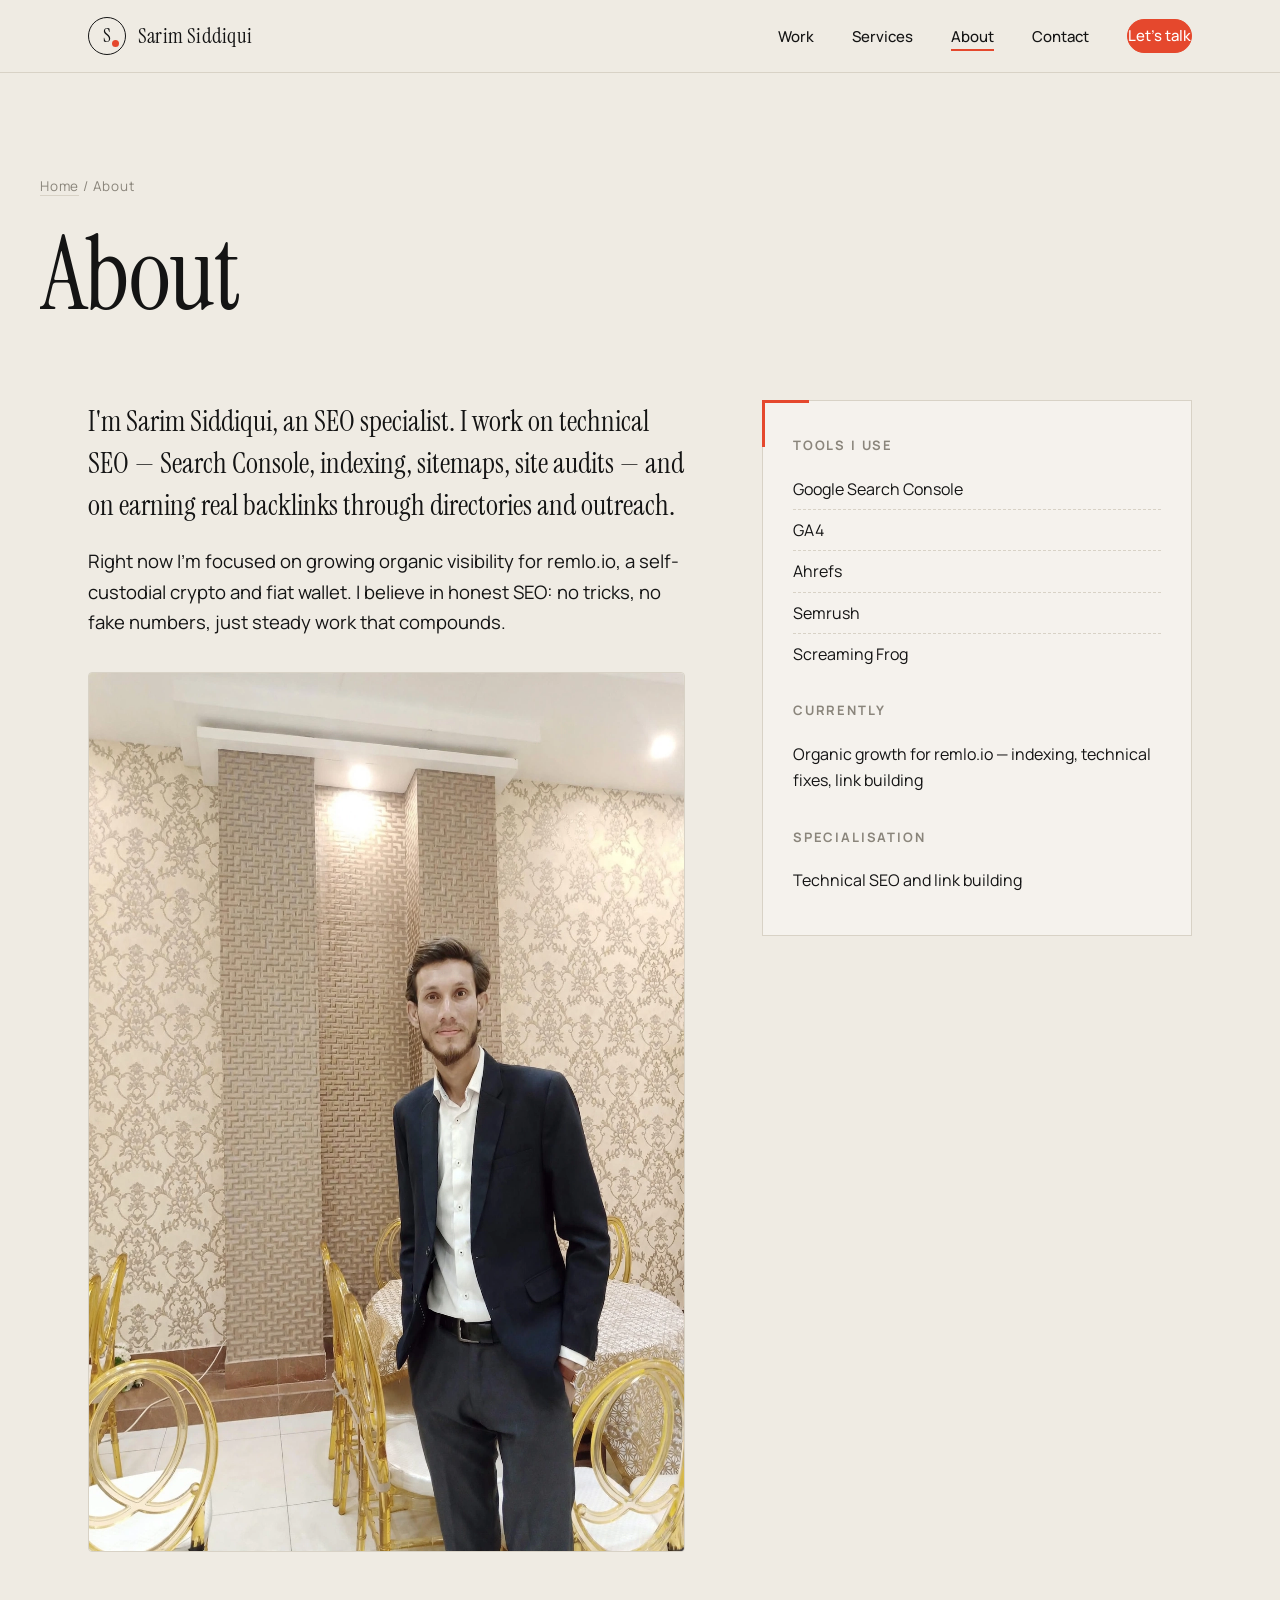
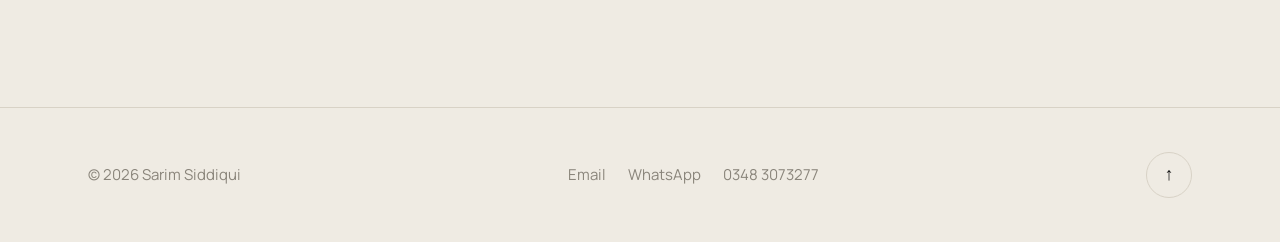
==== about.html @ 845042d4 "Sarim Siddiqui portfolio site" ====
<!DOCTYPE html>
<html lang="en">
<head>
  <meta charset="UTF-8">
  <meta name="viewport" content="width=device-width, initial-scale=1.0">
  <title>About | Sarim Siddiqui, SEO Specialist</title>
  <meta name="description" content="About Sarim Siddiqui — SEO specialist focused on technical SEO and link building. Tools, current work, and how to reach him.">
  <link rel="canonical" href="https://sarimsiddiqui.com/about.html">
  <meta property="og:type" content="website">
  <meta property="og:title" content="About | Sarim Siddiqui, SEO Specialist">
  <meta property="og:description" content="SEO specialist focused on technical SEO and link building. No tricks, no fake numbers.">
  <meta property="og:url" content="https://sarimsiddiqui.com/about.html">
  <meta property="og:image" content="https://sarimsiddiqui.com/assets/img/og-image.png">
  <meta name="twitter:card" content="summary_large_image">
  <link rel="preconnect" href="https://fonts.googleapis.com">
  <link rel="preconnect" href="https://fonts.gstatic.com" crossorigin>
  <link href="https://fonts.googleapis.com/css2?family=Instrument+Serif:ital@0;1&family=Manrope:wght@400;500;600;700&display=swap" rel="stylesheet">
  <link rel="stylesheet" href="assets/css/style.css">
  <link rel="icon" type="image/svg+xml" href="assets/img/logo.svg">
  <script type="application/ld+json">
  {
    "@context": "https://schema.org",
    "@type": "BreadcrumbList",
    "itemListElement": [
      {"@type": "ListItem", "position": 1, "name": "Home", "item": "https://sarimsiddiqui.com/"},
      {"@type": "ListItem", "position": 2, "name": "About", "item": "https://sarimsiddiqui.com/about.html"}
    ]
  }
  </script>
</head>
<body>
  <header class="nav">
    <div class="wrap nav-inner">
      <a class="brand" href="index.html" aria-label="Sarim Siddiqui — home">
        <span class="brand-mark" aria-hidden="true">S</span>
        <span class="brand-name">Sarim Siddiqui</span>
      </a>
      <nav aria-label="Main navigation">
        <ul class="nav-links" id="nav-links">
          <li><a href="work.html">Work</a></li>
          <li><a href="services.html">Services</a></li>
          <li><a href="about.html" aria-current="page">About</a></li>
          <li><a href="contact.html">Contact</a></li>
          <li><a class="btn" href="contact.html">Let's talk</a></li>
        </ul>
      </nav>
      <button class="burger" aria-label="Open menu" aria-expanded="false" aria-controls="nav-links">
        <span></span><span></span><span></span>
      </button>
    </div>
  </header>

  <main>
    <section class="page-hero wrap" aria-labelledby="page-h">
      <p class="crumbs"><a href="index.html">Home</a> / About</p>
      <h1 id="page-h"><span class="line"><span>About</span></span></h1>
    </section>

    <section aria-label="Biography" style="padding-top:20px">
      <div class="wrap about-grid">
        <div class="bio rv">
          <p>I'm Sarim Siddiqui, an SEO specialist. I work on technical SEO — Search Console, indexing, sitemaps, site audits — and on earning real backlinks through directories and outreach.</p>
          <p>Right now I'm focused on growing organic visibility for remlo.io, a self-custodial crypto and fiat wallet. I believe in honest SEO: no tricks, no fake numbers, just steady work that compounds.</p>
          <figure class="rv d1" style="margin-top:34px">
            <img src="assets/img/sarim-portrait.webp" alt="Portrait of Sarim Siddiqui, SEO specialist, in a dark blazer" width="660" height="880" loading="lazy" style="border-radius:4px;border:1px solid var(--line)">
          </figure>
        </div>
        <aside class="about-side rv d1" aria-label="Tools and current work">
          <h3>Tools I use</h3>
          <ul>
            <li>Google Search Console</li>
            <li>GA4</li>
            <li>Ahrefs</li>
            <li>Semrush</li>
            <li>Screaming Frog</li>
          </ul>
          <h3>Currently</h3>
          <ul>
            <li>Organic growth for remlo.io — indexing, technical fixes, link building</li>
          </ul>
          <h3>Specialisation</h3>
          <ul>
            <li>Technical SEO and link building</li>
          </ul>
        </aside>
      </div>
    </section>
  </main>

  <footer>
    <div class="wrap foot">
      <span>&copy; <span id="year">2026</span> Sarim Siddiqui</span>
      <nav aria-label="Footer">
        <a href="mailto:Sarimsiddiqui900@gmail.com">Email</a>
        <a href="https://wa.me/923483073277" target="_blank" rel="noopener">WhatsApp</a>
        <a href="tel:+923483073277">0348 3073277</a>
      </nav>
      <button class="to-top" aria-label="Back to top">&uarr;</button>
    </div>
  </footer>

  <script src="assets/js/main.js" defer></script>
</body>
</html>
---- assets/css/style.css ----
/* Sarim Siddiqui — Portfolio
   Palette: Bone #EFEBE3 · Ink #141414 · Vermilion #E5482D · Stone #8A857B · Line #D8D2C6
   Fonts: Instrument Serif (headings) · Manrope (body) */

:root{
  --bone:#EFEBE3;
  --ink:#141414;
  --vermilion:#E5482D;
  --stone:#8A857B;
  --line:#D8D2C6;
  --serif:"Instrument Serif",Georgia,serif;
  --sans:"Manrope",-apple-system,"Segoe UI",sans-serif;
}

*{margin:0;padding:0;box-sizing:border-box}
html{scroll-behavior:smooth}
body{
  background:var(--bone);
  color:var(--ink);
  font-family:var(--sans);
  font-size:17px;
  line-height:1.65;
  -webkit-font-smoothing:antialiased;
  overflow-x:hidden;
}
::selection{background:var(--vermilion);color:var(--bone)}
img{max-width:100%;display:block}
a{color:inherit;text-decoration:none}

/* ---------- cursor ---------- */
.cursor-dot{
  position:fixed;top:0;left:0;width:10px;height:10px;border-radius:50%;
  background:var(--vermilion);pointer-events:none;z-index:9999;
  transform:translate(-50%,-50%);opacity:0;transition:opacity .25s, width .25s, height .25s;
}
.cursor-dot.on{opacity:1}
.cursor-dot.grow{width:44px;height:44px;opacity:.85}
@media (hover:none),(pointer:coarse){.cursor-dot{display:none}}

/* ---------- layout ---------- */
.wrap{max-width:1200px;margin:0 auto;padding:0 clamp(20px,4vw,48px)}
section{padding:clamp(64px,9vw,130px) 0}

/* ---------- navbar ---------- */
.nav{
  position:sticky;top:0;z-index:100;
  background:color-mix(in srgb,var(--bone) 92%,transparent);
  backdrop-filter:blur(8px);-webkit-backdrop-filter:blur(8px);
  border-bottom:1px solid var(--line);
}
.nav-inner{display:flex;align-items:center;justify-content:space-between;height:72px}
.brand{display:flex;align-items:center;gap:12px}
.brand-mark{
  width:38px;height:38px;border:1.5px solid var(--ink);border-radius:50%;
  display:grid;place-items:center;font-family:var(--serif);font-size:19px;
  position:relative;transition:transform .35s cubic-bezier(.34,1.56,.64,1),background .3s,color .3s;
}
.brand-mark::after{
  content:"";position:absolute;right:6px;bottom:7px;width:7px;height:7px;border-radius:50%;
  background:var(--vermilion);
}
.brand:hover .brand-mark{transform:rotate(-12deg) scale(1.06);background:var(--ink);color:var(--bone)}
.brand-name{font-family:var(--serif);font-size:21px;letter-spacing:.01em}
.nav-links{display:flex;align-items:center;gap:clamp(18px,3vw,38px);list-style:none}
.nav-links a{font-size:15px;font-weight:500;position:relative;padding:4px 0}
.nav-links a::after{
  content:"";position:absolute;left:0;bottom:0;height:2px;width:100%;
  background:var(--vermilion);transform:scaleX(0);transform-origin:right;
  transition:transform .35s cubic-bezier(.65,0,.35,1);
}
.nav-links a:hover::after,.nav-links a[aria-current="page"]::after{transform:scaleX(1);transform-origin:left}
.btn{
  display:inline-block;background:var(--vermilion);color:#fff;
  padding:13px 28px;border-radius:999px;font-weight:600;font-size:15px;
  border:1.5px solid var(--vermilion);
  transition:transform .3s cubic-bezier(.34,1.56,.64,1),background .3s,color .3s;
}
.btn:hover{transform:translateY(-3px) rotate(-1deg);background:var(--ink);border-color:var(--ink)}
.btn.ghost{background:transparent;color:var(--ink)}
.btn.ghost:hover{background:var(--ink);color:var(--bone)}
.burger{display:none;background:none;border:0;cursor:pointer;padding:10px;z-index:120}
.burger span{display:block;width:26px;height:2px;background:var(--ink);margin:6px 0;transition:.35s}
@media(max-width:820px){
  .nav-links{
    position:fixed;inset:0;background:var(--bone);flex-direction:column;
    justify-content:center;gap:34px;font-size:28px;font-family:var(--serif);
    transform:translateY(-100%);transition:transform .5s cubic-bezier(.65,0,.35,1);
  }
  .nav-links.open{transform:translateY(0)}
  .nav-links a{font-size:30px}
  .burger{display:block}
  .nav.open .burger span:nth-child(1){transform:translateY(8px) rotate(45deg)}
  .nav.open .burger span:nth-child(2){opacity:0}
  .nav.open .burger span:nth-child(3){transform:translateY(-8px) rotate(-45deg)}
  .nav .btn{display:none}
}

/* ---------- hero ---------- */
.hero{padding:clamp(70px,10vw,140px) 0 clamp(40px,6vw,80px);position:relative}
.hero-kicker{
  display:inline-flex;align-items:center;gap:10px;font-size:13.5px;font-weight:600;
  letter-spacing:.14em;text-transform:uppercase;color:var(--stone);
  border:1px solid var(--line);border-radius:999px;padding:9px 18px;margin-bottom:34px;
  background:rgba(255,255,255,.35);
}
.dot{width:9px;height:9px;border-radius:50%;background:var(--vermilion);animation:pulse 1.8s infinite}
@keyframes pulse{0%,100%{transform:scale(1);opacity:1}50%{transform:scale(1.5);opacity:.55}}
.hero h1{
  font-family:var(--serif);font-weight:400;
  font-size:clamp(58px,11.5vw,158px);line-height:.98;letter-spacing:-.015em;
}
.hero h1 .line{display:block;overflow:hidden}
.hero h1 .line>span{display:inline-block;transform:translateY(110%);animation:rise .9s cubic-bezier(.2,.7,.2,1) forwards}
.hero h1 .line:nth-child(2)>span{animation-delay:.12s}
@keyframes rise{to{transform:translateY(0)}}
.hero-sub{
  margin-top:26px;font-family:var(--serif);font-size:clamp(24px,3.6vw,40px);
  opacity:0;animation:fadeUp .8s .5s forwards;
}
.hero-sub em{font-style:italic;color:var(--vermilion)}
.hero-pos{margin-top:14px;max-width:560px;color:var(--stone);font-size:18px;opacity:0;animation:fadeUp .8s .65s forwards}
@keyframes fadeUp{from{opacity:0;transform:translateY(18px)}to{opacity:1;transform:none}}
.hero-cta{display:flex;flex-wrap:wrap;gap:16px;margin-top:38px;opacity:0;animation:fadeUp .8s .8s forwards}
.link-arrow{font-weight:600;display:inline-flex;align-items:center;gap:8px;border-bottom:2px solid var(--vermilion);padding-bottom:3px}
.link-arrow .arr{transition:transform .3s}
.link-arrow:hover .arr{transform:translateX(6px)}

/* ---------- marquee ---------- */
.marquee{
  border-top:1px solid var(--line);border-bottom:1px solid var(--line);
  overflow:hidden;white-space:nowrap;padding:16px 0;margin:20px 0 0;
  font-family:var(--serif);font-size:22px;color:var(--stone);
}
.marquee-track{display:inline-block;animation:scroll 26s linear infinite}
.marquee span{margin:0 26px}
.marquee b{color:var(--vermilion);font-weight:400}
@keyframes scroll{to{transform:translateX(-50%)}}

/* ---------- reveal on scroll ---------- */
.rv{opacity:0;transform:translateY(28px);transition:opacity .7s ease,transform .7s cubic-bezier(.2,.7,.2,1)}
.rv.in{opacity:1;transform:none}
.rv.d1{transition-delay:.1s}.rv.d2{transition-delay:.2s}.rv.d3{transition-delay:.3s}

/* ---------- section headings ---------- */
.sec-label{
  font-size:13px;font-weight:700;letter-spacing:.16em;text-transform:uppercase;
  color:var(--vermilion);margin-bottom:18px;display:flex;align-items:center;gap:12px;
}
.sec-label::after{content:"";height:1px;width:64px;background:var(--line)}
h2.sec-title{font-family:var(--serif);font-weight:400;font-size:clamp(34px,5vw,60px);line-height:1.08;letter-spacing:-.01em;margin-bottom:14px}
.sec-intro{color:var(--stone);max-width:600px;font-size:18px}

/* ---------- services ---------- */
.svc-list{list-style:none;margin-top:44px;border-top:1px solid var(--line)}
.svc-list li{
  display:grid;grid-template-columns:64px 1fr auto;gap:20px;align-items:baseline;
  padding:30px 10px;border-bottom:1px solid var(--line);
  transition:background .3s,padding-left .35s cubic-bezier(.2,.7,.2,1);
}
.svc-list li:hover{background:rgba(255,255,255,.5);padding-left:26px}
.svc-num{font-family:var(--serif);color:var(--stone);font-size:19px}
.svc-name{font-family:var(--serif);font-size:clamp(24px,3vw,34px);line-height:1.2}
.svc-out{color:var(--stone);font-size:16px;max-width:340px;text-align:right}
@media(max-width:700px){.svc-list li{grid-template-columns:44px 1fr}.svc-out{grid-column:2;text-align:left}}

/* ---------- process ---------- */
.steps{display:grid;grid-template-columns:repeat(auto-fit,minmax(220px,1fr));gap:0;margin-top:48px;border-top:1px solid var(--line)}
.step{padding:34px 28px 10px;border-bottom:1px solid var(--line);position:relative;transition:background .3s}
.step:hover{background:rgba(229,72,45,.06)}
.step:nth-child(odd){transform:translateY(14px)}
.step-n{
  font-family:var(--serif);font-size:54px;color:transparent;
  -webkit-text-stroke:1.5px var(--vermilion);line-height:1;margin-bottom:16px;
  display:inline-block;transition:transform .35s;
}
.step:hover .step-n{transform:translateY(-6px) rotate(-4deg)}
.step h3{font-size:19px;margin-bottom:8px}
.step p{color:var(--stone);font-size:15.5px}

/* ---------- about ---------- */
.about-grid{display:grid;grid-template-columns:1.25fr .9fr;gap:clamp(36px,6vw,90px);align-items:start;margin-top:44px}
@media(max-width:860px){.about-grid{grid-template-columns:1fr}}
.about-grid .bio p{margin-bottom:20px;font-size:18.5px}
.about-grid .bio p:first-child{font-family:var(--serif);font-size:clamp(22px,2.6vw,29px);line-height:1.45}
.about-side{border:1px solid var(--line);padding:34px 30px;background:rgba(255,255,255,.35);position:relative}
.about-side::before{content:"";position:absolute;top:-1px;left:-1px;width:44px;height:44px;border-top:3px solid var(--vermilion);border-left:3px solid var(--vermilion)}
.about-side h3{font-size:13px;letter-spacing:.14em;text-transform:uppercase;color:var(--stone);margin:26px 0 12px}
.about-side h3:first-child{margin-top:0}
.about-side ul{list-style:none}
.about-side li{padding:7px 0;border-bottom:1px dashed var(--line);font-size:16px}
.about-side li:last-child{border-bottom:0}
.photo-frame{
  margin-top:34px;border:1.5px dashed var(--stone);border-radius:4px;
  aspect-ratio:4/5;display:grid;place-items:center;color:var(--stone);
  font-size:15px;text-align:center;padding:24px;background:rgba(255,255,255,.3);
}

/* ---------- work ---------- */
.work-list{margin-top:44px;border-top:1px solid var(--line);list-style:none}
.work-list li{
  display:grid;grid-template-columns:70px 1fr auto;gap:22px;align-items:center;
  padding:34px 10px;border-bottom:1px solid var(--line);
  transition:background .3s,padding-left .35s cubic-bezier(.2,.7,.2,1);
}
.work-list li:hover{background:rgba(255,255,255,.5);padding-left:26px}
.work-num{font-family:var(--serif);color:var(--stone)}
.work-client{font-family:var(--serif);font-size:clamp(26px,3.4vw,40px);line-height:1.15}
.work-result{text-align:right;font-weight:600}
.work-result small{display:block;color:var(--stone);font-weight:400}
.empty-note{
  margin-top:44px;border:1.5px dashed var(--stone);border-radius:4px;
  padding:56px 40px;text-align:center;color:var(--stone);font-size:18px;
}
.empty-note strong{font-family:var(--serif);color:var(--ink);font-size:26px;display:block;margin-bottom:10px;font-weight:400}

/* ---------- contact (dark) ---------- */
.contact{background:var(--ink);color:var(--bone);border-radius:18px;margin:0 clamp(12px,3vw,40px)}
.contact .sec-label{color:var(--vermilion)}
.contact h2{font-family:var(--serif);font-weight:400;font-size:clamp(44px,7vw,96px);line-height:1.02;letter-spacing:-.01em}
.contact h2 em{font-style:italic;color:var(--vermilion)}
.c-links{margin-top:44px;display:grid;gap:0;border-top:1px solid rgba(239,235,227,.18)}
.c-links a{
  display:flex;justify-content:space-between;align-items:center;
  padding:26px 6px;border-bottom:1px solid rgba(239,235,227,.18);
  font-family:var(--serif);font-size:clamp(22px,3.4vw,38px);
  transition:padding-left .35s cubic-bezier(.2,.7,.2,1),color .3s;
}
.c-links a:hover{padding-left:24px;color:var(--vermilion)}
.c-links small{font-family:var(--sans);font-size:13px;letter-spacing:.12em;text-transform:uppercase;color:var(--stone)}
.copy-btn{
  background:none;border:1px solid rgba(239,235,227,.35);color:var(--bone);
  border-radius:999px;padding:8px 18px;font-size:13px;cursor:pointer;
  transition:background .3s,color .3s;margin-left:14px;white-space:nowrap;
}
.copy-btn:hover{background:var(--vermilion);border-color:var(--vermilion)}
.form{margin-top:56px;display:grid;grid-template-columns:1fr 1fr;gap:22px}
.form .full{grid-column:1/-1}
.field label{display:block;font-size:13px;letter-spacing:.1em;text-transform:uppercase;color:var(--stone);margin-bottom:8px}
.field input,.field textarea{
  width:100%;background:transparent;border:1px solid rgba(239,235,227,.28);
  border-radius:8px;color:var(--bone);padding:15px 16px;font-family:var(--sans);font-size:16px;
  transition:border-color .3s;
}
.field input:focus,.field textarea:focus{outline:none;border-color:var(--vermilion)}
.field .err{color:var(--vermilion);font-size:13.5px;margin-top:6px;display:none}
.field.invalid .err{display:block}
.field.invalid input,.field.invalid textarea{border-color:var(--vermilion)}
.form-ok{display:none;border:1px solid var(--vermilion);border-radius:8px;padding:26px;font-size:17px}
.form-ok.show{display:block;animation:fadeUp .5s}
@media(max-width:700px){.form{grid-template-columns:1fr}}

/* ---------- footer ---------- */
footer{border-top:1px solid var(--line);padding:44px 0;margin-top:40px}
.foot{display:flex;flex-wrap:wrap;gap:20px;align-items:center;justify-content:space-between;color:var(--stone);font-size:15px}
.foot nav{display:flex;gap:22px}
.foot a:hover{color:var(--vermilion)}
.to-top{border:1px solid var(--line);border-radius:50%;width:46px;height:46px;display:grid;place-items:center;transition:.3s;background:none;cursor:pointer;color:var(--ink);font-size:18px}
.to-top:hover{background:var(--ink);color:var(--bone);transform:translateY(-4px)}

/* ---------- page hero (inner pages) ---------- */
.page-hero{padding:clamp(56px,8vw,110px) 0 10px}
.page-hero h1{font-family:var(--serif);font-weight:400;font-size:clamp(48px,8vw,110px);line-height:1;letter-spacing:-.015em}
.page-hero h1 .line{display:block;overflow:hidden}
.page-hero h1 .line>span{display:inline-block;transform:translateY(110%);animation:rise .9s cubic-bezier(.2,.7,.2,1) forwards}
.page-hero p.lead{margin-top:20px;color:var(--stone);font-size:19px;max-width:620px}
.crumbs{font-size:13.5px;color:var(--stone);margin-bottom:26px;letter-spacing:.06em}
.crumbs a{border-bottom:1px solid var(--line)}
.crumbs a:hover{color:var(--vermilion);border-color:var(--vermilion)}

/* ---------- misc ---------- */
.teaser-grid{display:grid;grid-template-columns:1fr 1fr;gap:clamp(28px,5vw,70px);margin-top:52px;align-items:start}
@media(max-width:860px){.teaser-grid{grid-template-columns:1fr}}
.teaser{border-top:3px solid var(--ink);padding-top:22px}
.teaser h3{font-family:var(--serif);font-size:30px;font-weight:400;margin-bottom:10px}
.teaser p{color:var(--stone);margin-bottom:18px}
.big-cta{margin-top:70px;border:1px solid var(--line);border-radius:14px;padding:clamp(36px,5vw,64px);display:flex;flex-wrap:wrap;gap:26px;align-items:center;justify-content:space-between;background:rgba(255,255,255,.35)}
.big-cta h3{font-family:var(--serif);font-weight:400;font-size:clamp(28px,4vw,44px);line-height:1.1}
:focus-visible{outline:2.5px solid var(--vermilion);outline-offset:3px}
@media (prefers-reduced-motion:reduce){
  *,*::before,*::after{animation-duration:.001s !important;transition-duration:.001s !important}
  .rv{opacity:1;transform:none}
  .hero h1 .line>span,.page-hero h1 .line>span{transform:none}
  .hero-sub,.hero-pos,.hero-cta{opacity:1}
  html{scroll-behavior:auto}
}
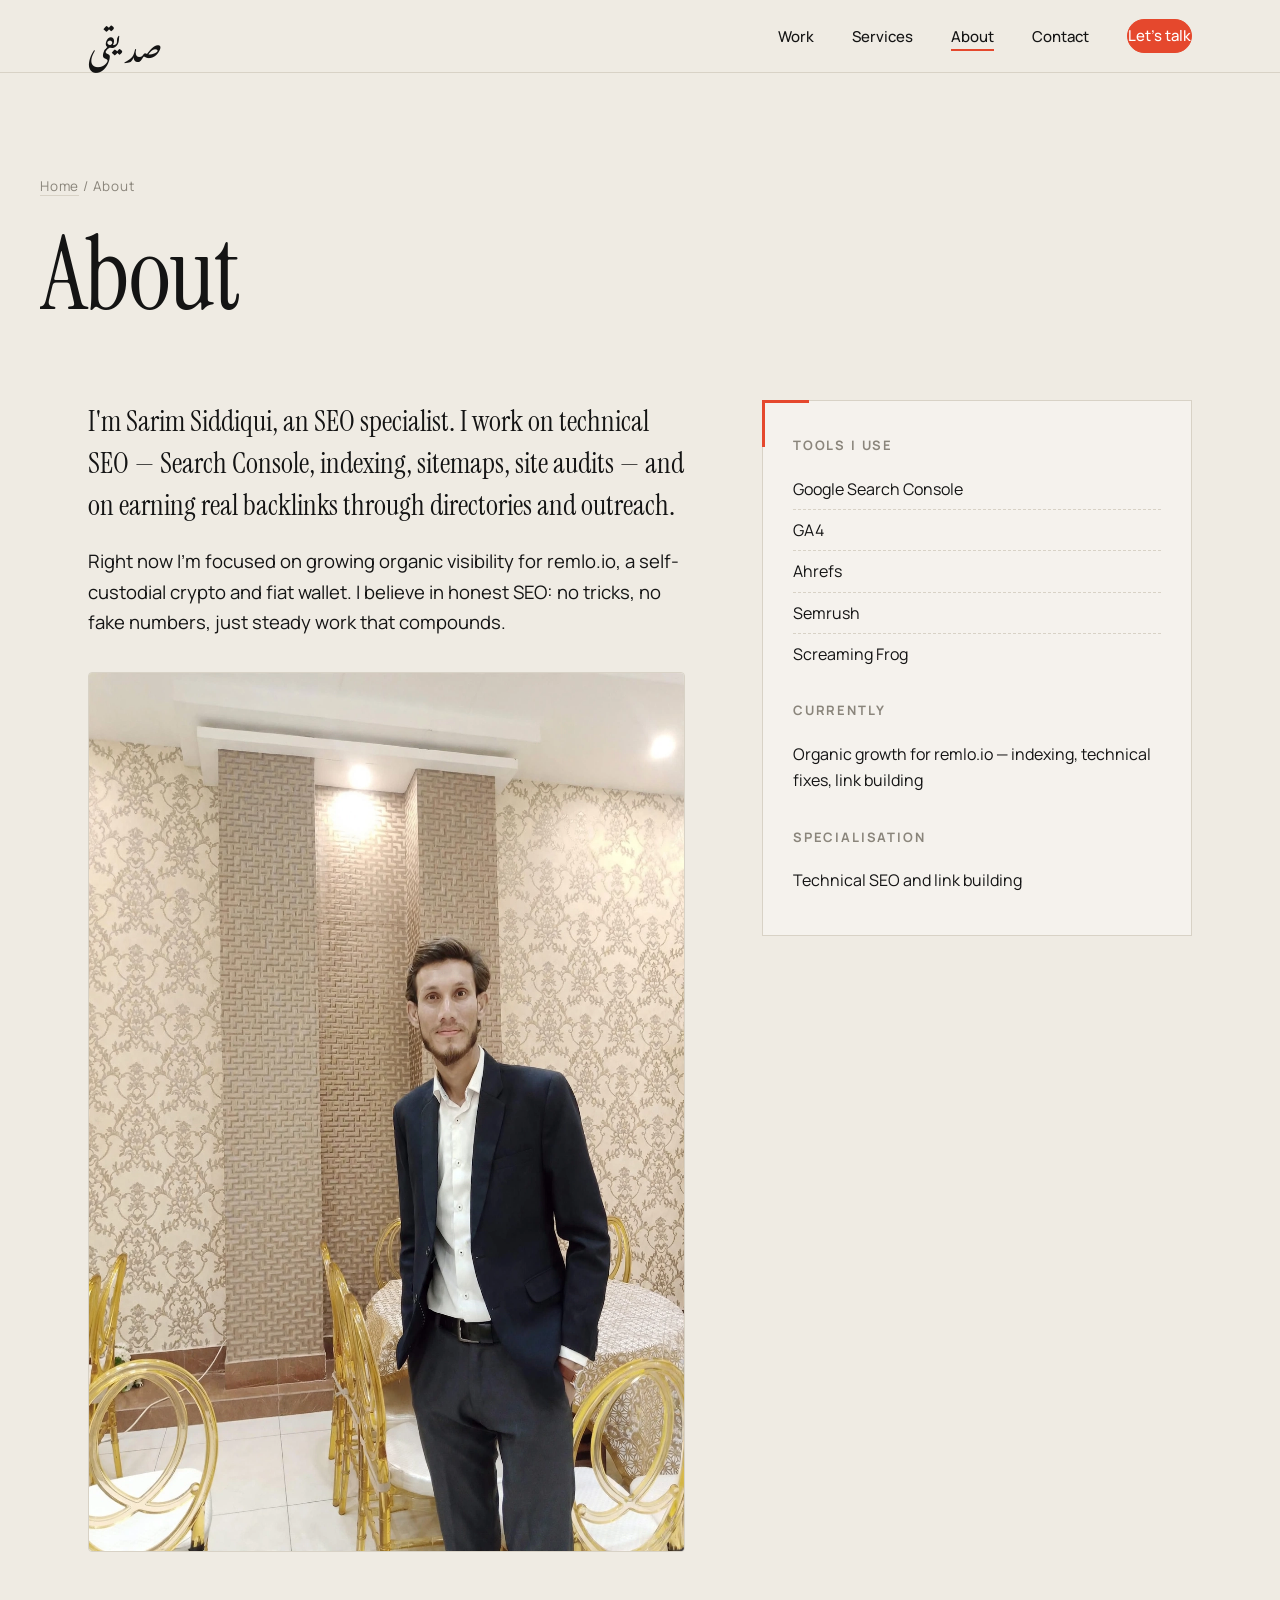
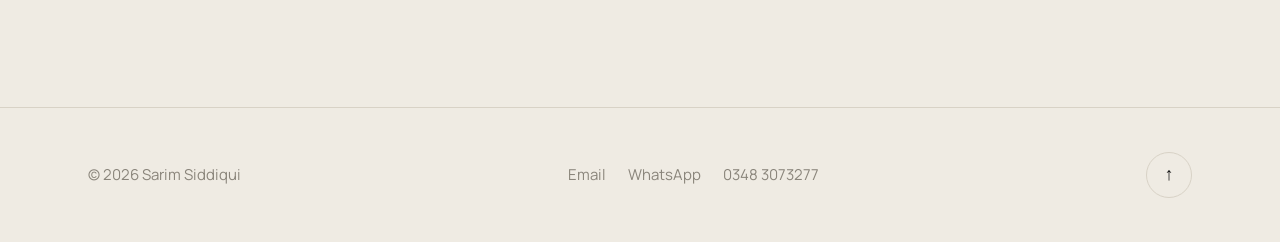
==== commit 6fdb0aa0: "Urdu signature logo (Siddiqui) + button overflow fix" ====
--- a/about.html
+++ b/about.html
@@ -14,7 +14,7 @@
   <meta name="twitter:card" content="summary_large_image">
   <link rel="preconnect" href="https://fonts.googleapis.com">
   <link rel="preconnect" href="https://fonts.gstatic.com" crossorigin>
-  <link href="https://fonts.googleapis.com/css2?family=Instrument+Serif:ital@0;1&family=Manrope:wght@400;500;600;700&display=swap" rel="stylesheet">
+  <link href="https://fonts.googleapis.com/css2?family=Instrument+Serif:ital@0;1&family=Manrope:wght@400;500;600;700&family=Noto+Nastaliq+Urdu:wght@400;500;600&display=swap" rel="stylesheet">
   <link rel="stylesheet" href="assets/css/style.css">
   <link rel="icon" type="image/svg+xml" href="assets/img/logo.svg">
   <script type="application/ld+json">
@@ -32,8 +32,7 @@
   <header class="nav">
     <div class="wrap nav-inner">
       <a class="brand" href="index.html" aria-label="Sarim Siddiqui — home">
-        <span class="brand-mark" aria-hidden="true">S</span>
-        <span class="brand-name">Sarim Siddiqui</span>
+        <span class="brand-urdu" lang="ur" aria-hidden="true">&#1589;&#1583;&#1740;&#1602;&#1740;</span>
       </a>
       <nav aria-label="Main navigation">
         <ul class="nav-links" id="nav-links">
--- a/assets/css/style.css
+++ b/assets/css/style.css
@@ -49,18 +49,14 @@
   border-bottom:1px solid var(--line);
 }
 .nav-inner{display:flex;align-items:center;justify-content:space-between;height:72px}
-.brand{display:flex;align-items:center;gap:12px}
-.brand-mark{
-  width:38px;height:38px;border:1.5px solid var(--ink);border-radius:50%;
-  display:grid;place-items:center;font-family:var(--serif);font-size:19px;
-  position:relative;transition:transform .35s cubic-bezier(.34,1.56,.64,1),background .3s,color .3s;
-}
-.brand-mark::after{
-  content:"";position:absolute;right:6px;bottom:7px;width:7px;height:7px;border-radius:50%;
-  background:var(--vermilion);
-}
-.brand:hover .brand-mark{transform:rotate(-12deg) scale(1.06);background:var(--ink);color:var(--bone)}
-.brand-name{font-family:var(--serif);font-size:21px;letter-spacing:.01em}
+.brand{display:flex;align-items:center;gap:12px;height:72px}
+.brand-urdu{
+  font-family:"Noto Nastaliq Urdu","Jameel Noori Nastaleeq",serif;
+  font-size:32px;line-height:1;color:var(--ink);
+  display:inline-block;transform:translateY(5px);
+  transition:color .3s,transform .35s cubic-bezier(.34,1.56,.64,1);
+}
+.brand:hover .brand-urdu{color:var(--vermilion);transform:translateY(5px) rotate(-4deg)}
 .nav-links{display:flex;align-items:center;gap:clamp(18px,3vw,38px);list-style:none}
 .nav-links a{font-size:15px;font-weight:500;position:relative;padding:4px 0}
 .nav-links a::after{
@@ -70,7 +66,7 @@
 }
 .nav-links a:hover::after,.nav-links a[aria-current="page"]::after{transform:scaleX(1);transform-origin:left}
 .btn{
-  display:inline-block;background:var(--vermilion);color:#fff;
+  display:inline-block;background:var(--vermilion);color:#fff;white-space:nowrap;
   padding:13px 28px;border-radius:999px;font-weight:600;font-size:15px;
   border:1.5px solid var(--vermilion);
   transition:transform .3s cubic-bezier(.34,1.56,.64,1),background .3s,color .3s;
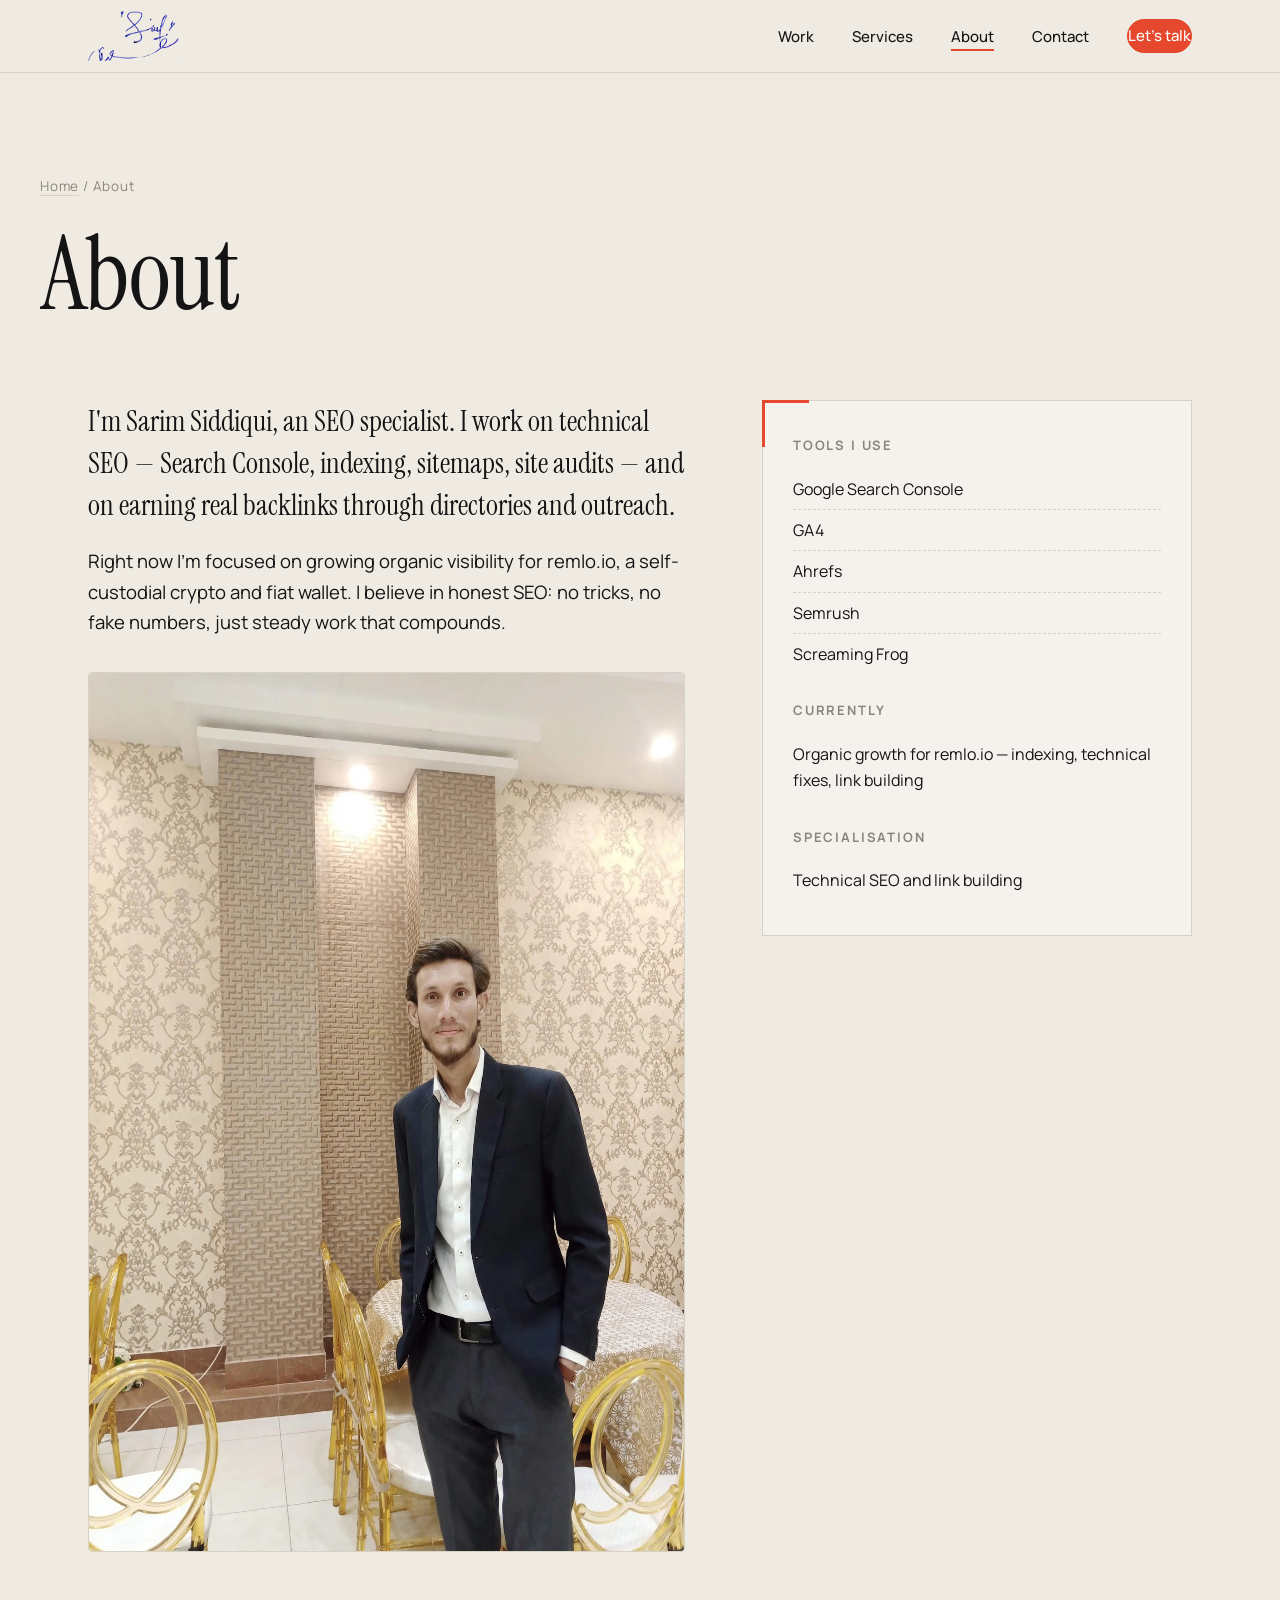
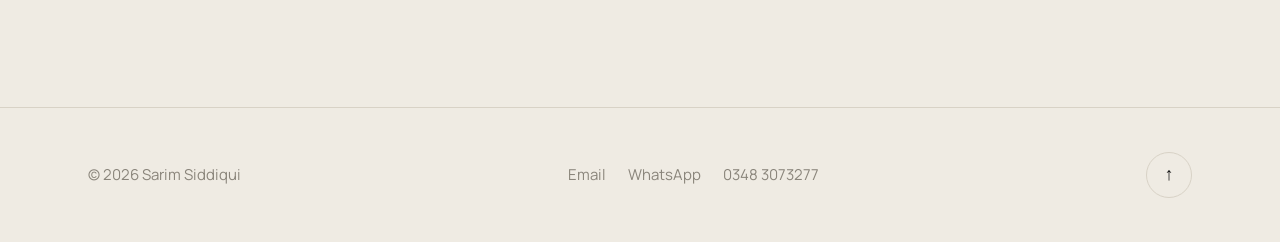
==== commit 6297774b: "Real signature logo, date removed" ====
--- a/about.html
+++ b/about.html
@@ -14,7 +14,7 @@
   <meta name="twitter:card" content="summary_large_image">
   <link rel="preconnect" href="https://fonts.googleapis.com">
   <link rel="preconnect" href="https://fonts.gstatic.com" crossorigin>
-  <link href="https://fonts.googleapis.com/css2?family=Instrument+Serif:ital@0;1&family=Manrope:wght@400;500;600;700&family=Noto+Nastaliq+Urdu:wght@400;500;600&display=swap" rel="stylesheet">
+  <link href="https://fonts.googleapis.com/css2?family=Instrument+Serif:ital@0;1&family=Manrope:wght@400;500;600;700&display=swap" rel="stylesheet">
   <link rel="stylesheet" href="assets/css/style.css">
   <link rel="icon" type="image/svg+xml" href="assets/img/logo.svg">
   <script type="application/ld+json">
@@ -32,7 +32,7 @@
   <header class="nav">
     <div class="wrap nav-inner">
       <a class="brand" href="index.html" aria-label="Sarim Siddiqui — home">
-        <span class="brand-urdu" lang="ur" aria-hidden="true">&#1589;&#1583;&#1740;&#1602;&#1740;</span>
+        <img class="brand-sig" src="assets/img/signature.png" alt="" aria-hidden="true" width="1025" height="545">
       </a>
       <nav aria-label="Main navigation">
         <ul class="nav-links" id="nav-links">
--- a/assets/css/style.css
+++ b/assets/css/style.css
@@ -50,13 +50,11 @@
 }
 .nav-inner{display:flex;align-items:center;justify-content:space-between;height:72px}
 .brand{display:flex;align-items:center;gap:12px;height:72px}
-.brand-urdu{
-  font-family:"Noto Nastaliq Urdu","Jameel Noori Nastaleeq",serif;
-  font-size:32px;line-height:1;color:var(--ink);
-  display:inline-block;transform:translateY(5px);
-  transition:color .3s,transform .35s cubic-bezier(.34,1.56,.64,1);
-}
-.brand:hover .brand-urdu{color:var(--vermilion);transform:translateY(5px) rotate(-4deg)}
+.brand-sig{
+  height:50px;width:auto;display:block;
+  transition:transform .35s cubic-bezier(.34,1.56,.64,1);
+}
+.brand:hover .brand-sig{transform:rotate(-4deg) scale(1.06)}
 .nav-links{display:flex;align-items:center;gap:clamp(18px,3vw,38px);list-style:none}
 .nav-links a{font-size:15px;font-weight:500;position:relative;padding:4px 0}
 .nav-links a::after{
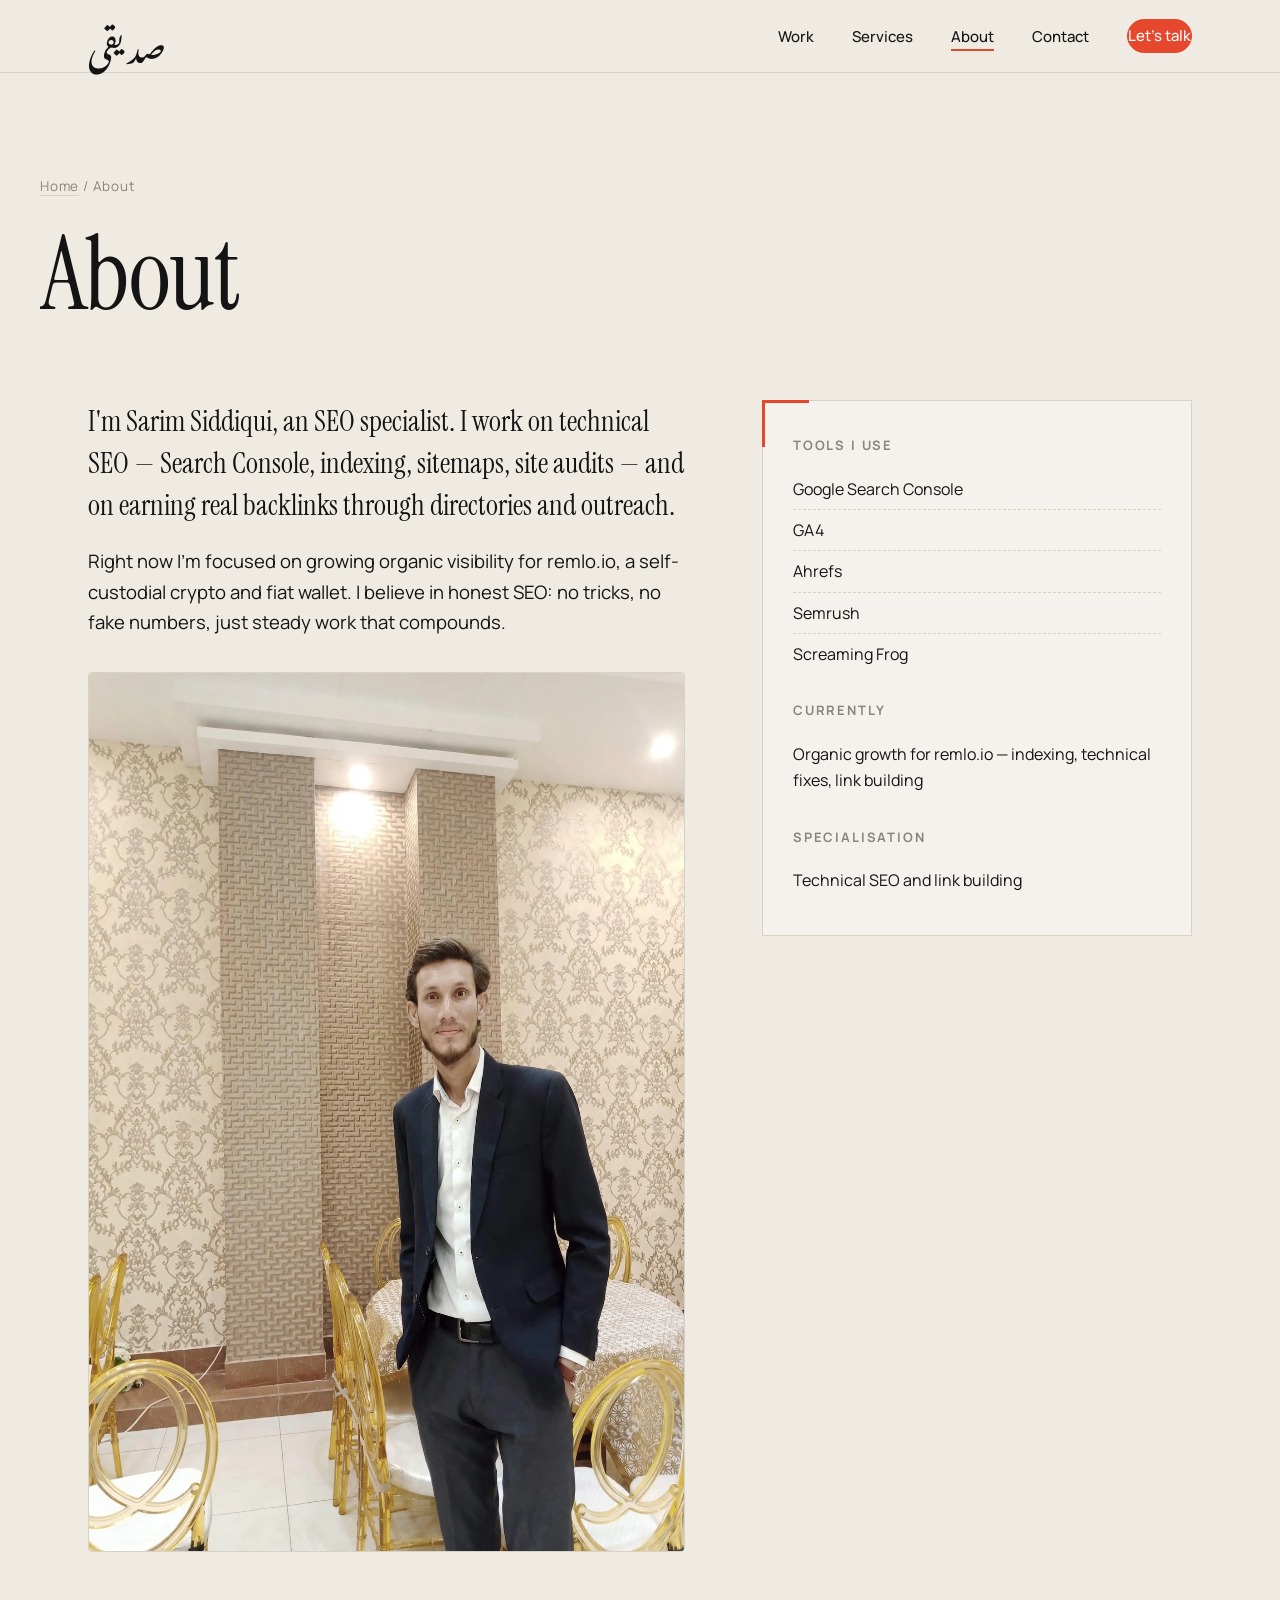
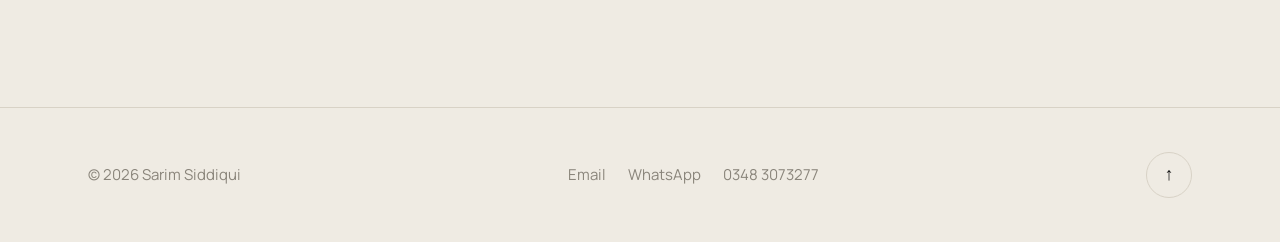
==== commit e0f8b783: "Restore Urdu Siddiqui wordmark logo" ====
--- a/about.html
+++ b/about.html
@@ -14,7 +14,7 @@
   <meta name="twitter:card" content="summary_large_image">
   <link rel="preconnect" href="https://fonts.googleapis.com">
   <link rel="preconnect" href="https://fonts.gstatic.com" crossorigin>
-  <link href="https://fonts.googleapis.com/css2?family=Instrument+Serif:ital@0;1&family=Manrope:wght@400;500;600;700&display=swap" rel="stylesheet">
+  <link href="https://fonts.googleapis.com/css2?family=Instrument+Serif:ital@0;1&family=Manrope:wght@400;500;600;700&family=Noto+Nastaliq+Urdu:wght@400;500;600&display=swap" rel="stylesheet">
   <link rel="stylesheet" href="assets/css/style.css">
   <link rel="icon" type="image/svg+xml" href="assets/img/logo.svg">
   <script type="application/ld+json">
@@ -32,7 +32,7 @@
   <header class="nav">
     <div class="wrap nav-inner">
       <a class="brand" href="index.html" aria-label="Sarim Siddiqui — home">
-        <img class="brand-sig" src="assets/img/signature.png" alt="" aria-hidden="true" width="1025" height="545">
+        <span class="brand-urdu" lang="ur" aria-hidden="true">&#1589;&#1583;&#1740;&#1602;&#1740;</span>
       </a>
       <nav aria-label="Main navigation">
         <ul class="nav-links" id="nav-links">
--- a/assets/css/style.css
+++ b/assets/css/style.css
@@ -50,11 +50,13 @@
 }
 .nav-inner{display:flex;align-items:center;justify-content:space-between;height:72px}
 .brand{display:flex;align-items:center;gap:12px;height:72px}
-.brand-sig{
-  height:50px;width:auto;display:block;
-  transition:transform .35s cubic-bezier(.34,1.56,.64,1);
-}
-.brand:hover .brand-sig{transform:rotate(-4deg) scale(1.06)}
+.brand-urdu{
+  font-family:"Noto Nastaliq Urdu","Jameel Noori Nastaleeq",serif;
+  font-size:34px;line-height:1;color:var(--ink);
+  display:inline-block;transform:translateY(5px);
+  transition:color .3s,transform .35s cubic-bezier(.34,1.56,.64,1);
+}
+.brand:hover .brand-urdu{color:var(--vermilion);transform:translateY(5px) rotate(-4deg)}
 .nav-links{display:flex;align-items:center;gap:clamp(18px,3vw,38px);list-style:none}
 .nav-links a{font-size:15px;font-weight:500;position:relative;padding:4px 0}
 .nav-links a::after{
